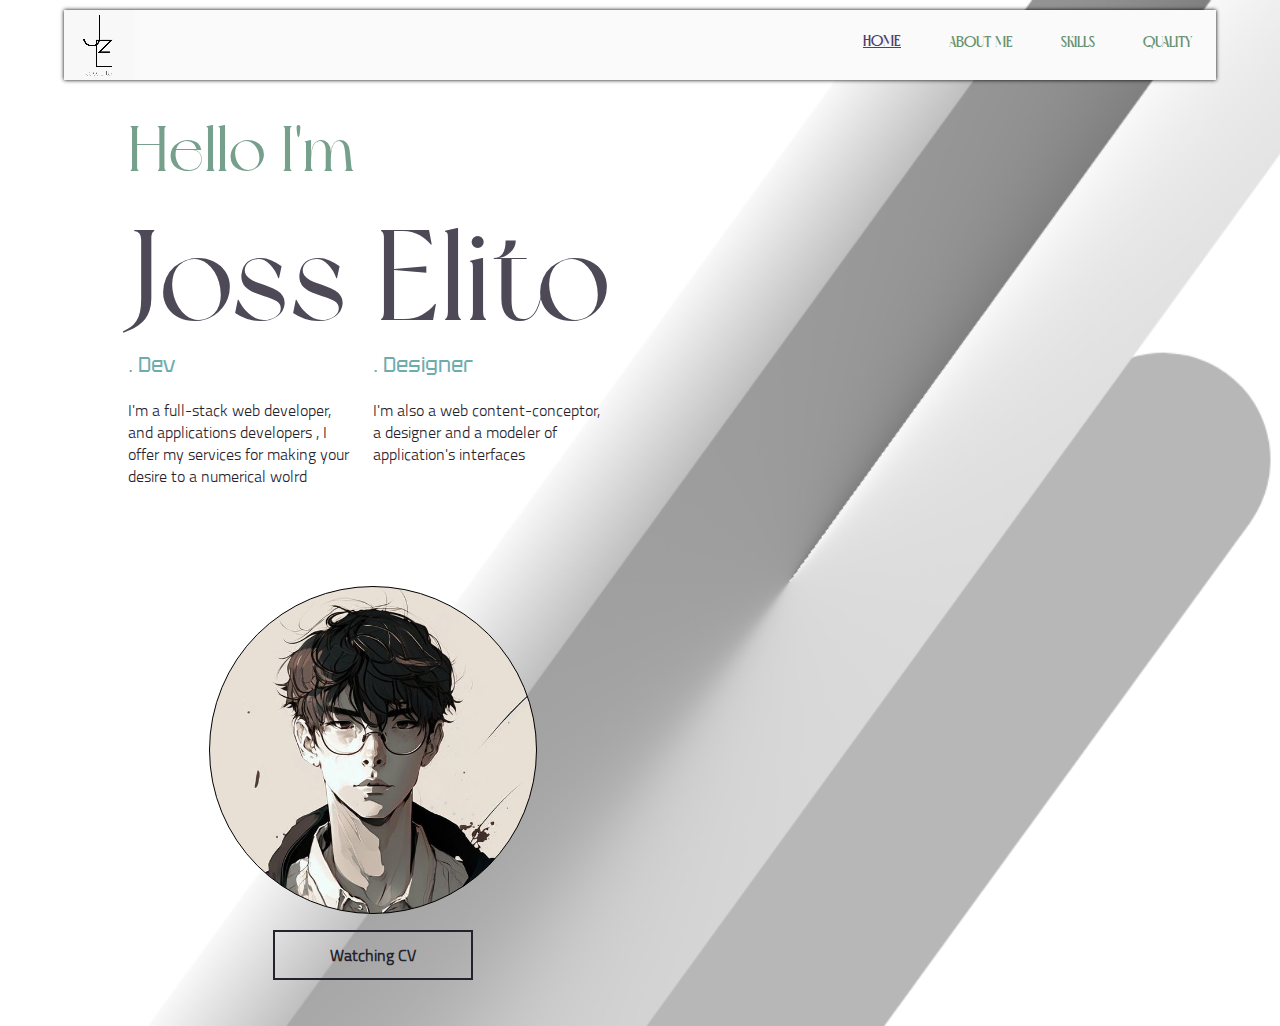
==== index.html @ e50b6c36 "first commit" ====
<!DOCTYPE html>
<html>
    <head>
      <link rel="stylesheet" href="background_styles.css">
      <link rel="stylesheet" href="style_index.css">
      <script src="script.js" defer></script>
      <title>Responsive Navbar</title>
    </head>
    <body>
    
      <nav class="navbar">
        <video id="background-video" class="brand-title" autoplay loop muted poster="e.png">
            <source src="e.mp4" type="video/mp4">
        </video>
        <a href="#" class="toggle-button">
          <span class="bar"></span>
          <span class="bar"></span>
          <span class="bar"></span>
        </a>
        <div class="navbar-links">
          <ul>
            <li><a class="active" href="#">HOME</a></li>
            <li><a href="#">ABOUT ME</a></li>
            <li><a href="#">SKILLS</a></li>
            <li><a href="#">QUALITY</a></li>
          </ul>
        </div>
      </nav>

    <div class="main-container">
        
        <div class="grid-item hello">Hello I'm            
            <p>
            <label for="name">
                Joss Elito
            </label>
            </p>
            <div class="desc-container">
                <div class="grid-item desc">
                    <p>. Dev</p>
                    I'm a full-stack web developer, and
                    applications developers , I offer my 
                    services for making your desire to a 
                    numerical wolrd
                </div>
                <div class="grid-item desc">
                    <p>. Designer</p>
                    I'm also a web content-conceptor, 
                    a designer and a modeler of application's interfaces
                </div>
            </div>
        </div>
        
        <div class="photo-container">
            <center>
                <div class="grid-item photo"></div>
                <p><button class="cv-watching">Watching CV</button></p>
            </center>
        </div>        
    </div>

    </body>
</html>
---- style_index.css ----
* {
    box-sizing: border-box;
}

body {
    margin: 0;
    padding: 0;
    width: 100%;
    height: 100%;
    background-size: cover;
    background-image: url('./1366.png');
    background-repeat: no-repeat;
}

.navbar {
    margin-top: 10px;
    margin-left: 5%;
    width: 90%;
    height: 70px;
    display: flex;
    position: relative;
    justify-content: space-between;
    align-items: center;
    background-color: #fafafa;
    color: rgb(24, 24, 24);
    box-shadow: 0px 0px 4px black;
}

.brand-title {
    position: relative;
    height: 100%;
    width:70px ;
    background-size: cover;
}

.navbar-links {
    height: 100%;
}

.navbar-links ul {
    display: flex;
    margin: 0;
    padding: 0;
}

.navbar-links li {
    list-style: none;
}

.navbar-links li a {
    display: block;
    text-decoration: none;
    color: #679273;
    margin: .5rem;
    padding: 1rem;
    transform: translateY(0px);
    transition-timing-function: ease-in-out;
    transition: .5s;
}

.navbar-links li a.active , .navbar-links li a:hover {
    text-decoration: underline;
    color: #523f6d;
    transform: translateY(-1px);
    transition-timing-function: ease-in-out;
    transition: .5s;
}

.toggle-button {
    position: absolute;
    top: .75rem;
    right: 1rem;
    display: none;
    flex-direction: column;
    justify-content: space-between;
    width: 30px;
    height: 21px;
}

.toggle-button .bar {
    height: 3px;
    width: 100%;
    background-color: #6E46A6;
    border-radius: 10px;
}

@media (max-width: 600px) {
    .navbar {
        flex-direction: column;
        align-items: flex-start;
    }

    .toggle-button {
        display: flex;
    }

    .navbar-links {
        display: none;
        width: 100%;
    }

    .navbar-links ul {
        width: 100%;
        flex-direction: column;
    }

    .navbar-links ul li {
        text-align: center;
        background-color: #fafafa;
    }


    .navbar-links ul li a {
        padding: .5rem 1rem;
        width: 100%;
    }

    .navbar-links.active {
        display: flex;
    }
}

@font-face {
    font-family: 'glossyregular';
    src: url('./font/glossy/glossy-webfont.woff2') format('woff2'),
         url('./font/glossy/glossy-webfont.woff') format('woff');
    font-weight: normal;
    font-style: normal;
}

@font-face {
    font-family: 'titillium_weblight';
    src: url('./font/titillunium/titilliumweb-light-webfont.woff2') format('woff2'),
         url('./font/titillunium/titilliumweb-light-webfont.woff') format('woff');
    font-weight: normal;
    font-style: normal;

}

@font-face {
    font-family: 'newyorkregular';
    src: url('./font/newYork/newyork_personal_use-webfont.woff2') format('woff2'),
         url('./font/newYork/newyork_personal_use-webfont.woff') format('woff');
    font-weight: normal;
    font-style: normal;

}

@font-face {
    font-family: 'tekturregular';
    src: url('./font/tektur/tektur-variablefont_wdthwght-webfont.woff2') format('woff2'),
         url('./font/tektur/tektur-variablefont_wdthwght-webfont.woff') format('woff');
    font-weight: normal;
    font-style: normal;

}

label {
    font-family: 'newyorkregular';
    font-size: 128px;
    margin-top: 10%;
    color: #4d4957;
}

.hello{
    font-family:'newyorkregular';
    height: auto;
    font-size: 64px;
    color: #77a08c;
}

.hello p{
    margin-top:10px;
}

ul li a{
    font-family: 'glossyregular';
}

.main-container{
    max-width: 1300px;
    width: 80%;
    margin: 30px auto;
    display:grid;
    grid-template-columns: repeat(auto-fill ,490px);
    grid-gap: 99px;
}

.photo{
    background-image: url('./00efff3b78a469e51c23775e5816b901.jpg');
    background-size: cover;
    width:328px;
    height:328px;
    border: solid 1px;
    border-radius: 100%;
    transform: rotateZ(-360deg) ;
    transition: .7s ease-in-out;
}

.photo:hover{
    box-shadow:0px 0px 20px rgb(56, 88, 63) ;
    transform: rotateZ(360deg) ;
    transition: .7s ease-in-out;
}

.photo-container button{
    padding: 12px 20px;
    min-width: 200px;
    font-size: medium;
    font-weight:bolder;
    background:none;
    border: solid 2px #25222b;
    color: #25222b;
    font-family: 'titillium_weblight';
    cursor: pointer;
    transition: color 0.4s linear;
    position: relative;
}

.photo-container button:hover{
    color: #e9e9e9;
}

.photo-container button::before{
    content: "";
    position: absolute;
    left: 0;
    top: 0;
    width: 100%;
    height: 100%;
    background-color: #25222b;
    transition: transform 0.5s;
    z-index: -1;
    transition-timing-function: cubic-bezier(0.5, 1.6, 0.4,0.7);
    transform-origin:0 0;
    transform: scaleX(0);
}

.photo-container button:hover::before{
    transform: scaleX(1);
}

.desc-container{
    display:grid;
    grid-template-columns: repeat(auto-fill ,235px);
    gap: 10px;
    margin-top:-80px ;
}

.desc{
    font-size: 16px;
    font-family: 'titillium_weblight';
    color: #25222b;
    max-width: 228px;
}

.desc p{
    font-family: 'tekturregular';
    font-size:21px;
    color: rgb(109, 172, 172);
}

.photos-container{
align-items: center;
}
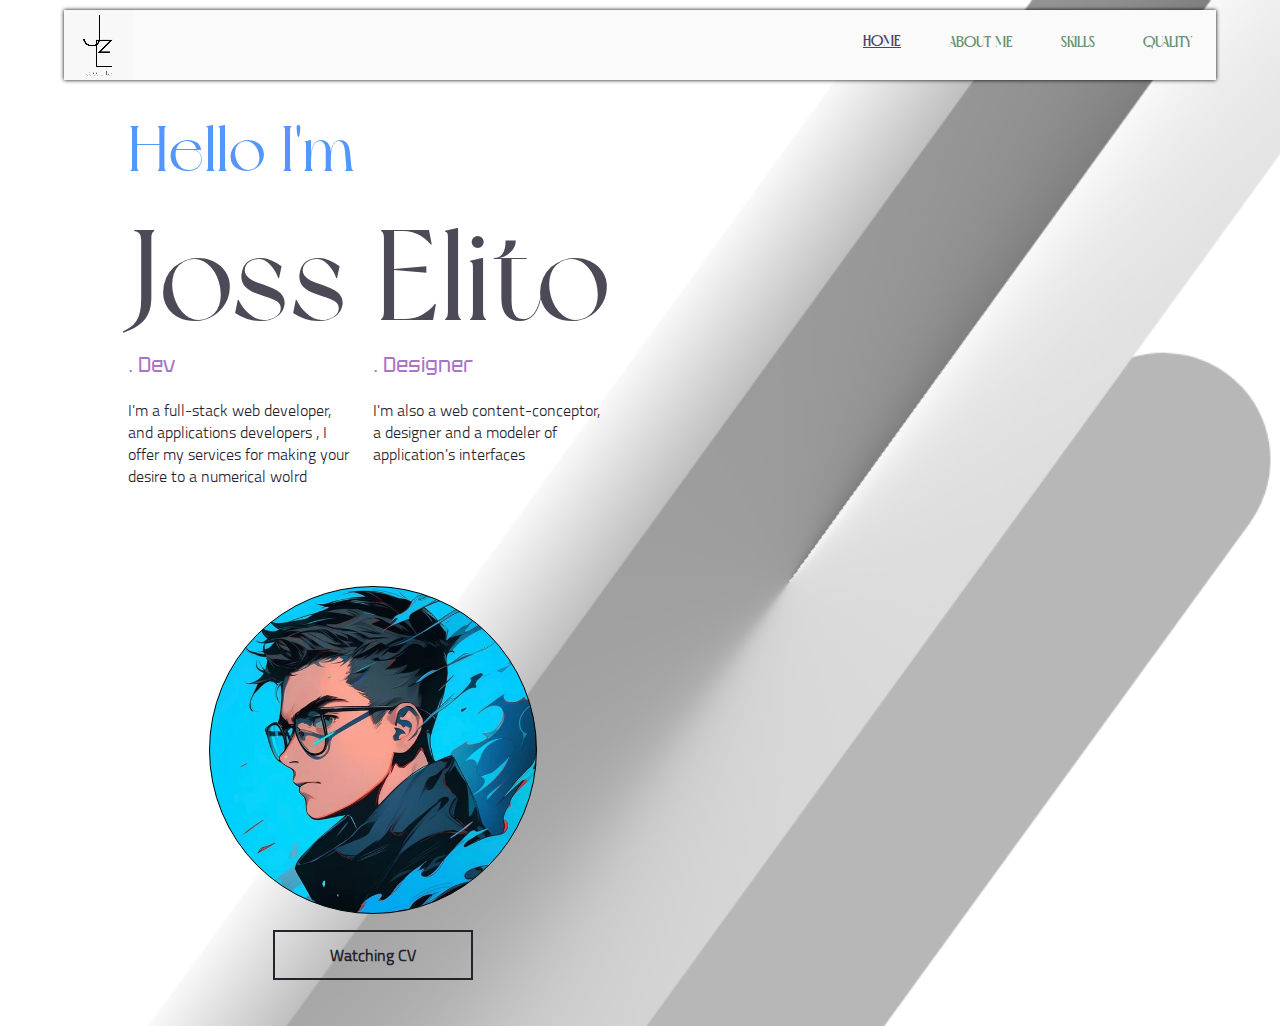
==== commit 1d720588: "adding personal properties" ====
--- a/index.html
+++ b/index.html
@@ -3,6 +3,7 @@
     <head>
       <link rel="stylesheet" href="background_styles.css">
       <link rel="stylesheet" href="style_index.css">
+      <link rel="stylesheet" href="navbar.css">
       <script src="script.js" defer></script>
       <title>Responsive Navbar</title>
     </head>
@@ -20,8 +21,8 @@
         <div class="navbar-links">
           <ul>
             <li><a class="active" href="#">HOME</a></li>
-            <li><a href="#">ABOUT ME</a></li>
-            <li><a href="#">SKILLS</a></li>
+            <li><a href="propos.html">ABOUT ME</a></li>
+            <li><a href="">SKILLS</a></li>
             <li><a href="#">QUALITY</a></li>
           </ul>
         </div>
--- a/style_index.css
+++ b/style_index.css
@@ -12,149 +12,6 @@
     background-repeat: no-repeat;
 }
 
-.navbar {
-    margin-top: 10px;
-    margin-left: 5%;
-    width: 90%;
-    height: 70px;
-    display: flex;
-    position: relative;
-    justify-content: space-between;
-    align-items: center;
-    background-color: #fafafa;
-    color: rgb(24, 24, 24);
-    box-shadow: 0px 0px 4px black;
-}
-
-.brand-title {
-    position: relative;
-    height: 100%;
-    width:70px ;
-    background-size: cover;
-}
-
-.navbar-links {
-    height: 100%;
-}
-
-.navbar-links ul {
-    display: flex;
-    margin: 0;
-    padding: 0;
-}
-
-.navbar-links li {
-    list-style: none;
-}
-
-.navbar-links li a {
-    display: block;
-    text-decoration: none;
-    color: #679273;
-    margin: .5rem;
-    padding: 1rem;
-    transform: translateY(0px);
-    transition-timing-function: ease-in-out;
-    transition: .5s;
-}
-
-.navbar-links li a.active , .navbar-links li a:hover {
-    text-decoration: underline;
-    color: #523f6d;
-    transform: translateY(-1px);
-    transition-timing-function: ease-in-out;
-    transition: .5s;
-}
-
-.toggle-button {
-    position: absolute;
-    top: .75rem;
-    right: 1rem;
-    display: none;
-    flex-direction: column;
-    justify-content: space-between;
-    width: 30px;
-    height: 21px;
-}
-
-.toggle-button .bar {
-    height: 3px;
-    width: 100%;
-    background-color: #6E46A6;
-    border-radius: 10px;
-}
-
-@media (max-width: 600px) {
-    .navbar {
-        flex-direction: column;
-        align-items: flex-start;
-    }
-
-    .toggle-button {
-        display: flex;
-    }
-
-    .navbar-links {
-        display: none;
-        width: 100%;
-    }
-
-    .navbar-links ul {
-        width: 100%;
-        flex-direction: column;
-    }
-
-    .navbar-links ul li {
-        text-align: center;
-        background-color: #fafafa;
-    }
-
-
-    .navbar-links ul li a {
-        padding: .5rem 1rem;
-        width: 100%;
-    }
-
-    .navbar-links.active {
-        display: flex;
-    }
-}
-
-@font-face {
-    font-family: 'glossyregular';
-    src: url('./font/glossy/glossy-webfont.woff2') format('woff2'),
-         url('./font/glossy/glossy-webfont.woff') format('woff');
-    font-weight: normal;
-    font-style: normal;
-}
-
-@font-face {
-    font-family: 'titillium_weblight';
-    src: url('./font/titillunium/titilliumweb-light-webfont.woff2') format('woff2'),
-         url('./font/titillunium/titilliumweb-light-webfont.woff') format('woff');
-    font-weight: normal;
-    font-style: normal;
-
-}
-
-@font-face {
-    font-family: 'newyorkregular';
-    src: url('./font/newYork/newyork_personal_use-webfont.woff2') format('woff2'),
-         url('./font/newYork/newyork_personal_use-webfont.woff') format('woff');
-    font-weight: normal;
-    font-style: normal;
-
-}
-
-@font-face {
-    font-family: 'tekturregular';
-    src: url('./font/tektur/tektur-variablefont_wdthwght-webfont.woff2') format('woff2'),
-         url('./font/tektur/tektur-variablefont_wdthwght-webfont.woff') format('woff');
-    font-weight: normal;
-    font-style: normal;
-
-}
-
 label {
     font-family: 'newyorkregular';
     font-size: 128px;
@@ -166,15 +23,11 @@
     font-family:'newyorkregular';
     height: auto;
     font-size: 64px;
-    color: #77a08c;
+    color: rgb(84, 151, 252);
 }
 
 .hello p{
     margin-top:10px;
-}
-
-ul li a{
-    font-family: 'glossyregular';
 }
 
 .main-container{
@@ -187,7 +40,7 @@
 }
 
 .photo{
-    background-image: url('./00efff3b78a469e51c23775e5816b901.jpg');
+    background-image: url('./122fde40e8de28359d7fa0f341fb212d.jpg');
     background-size: cover;
     width:328px;
     height:328px;
@@ -257,7 +110,7 @@
 .desc p{
     font-family: 'tekturregular';
     font-size:21px;
-    color: rgb(109, 172, 172);
+    color: rgb(168, 116, 197);
 }
 
 .photos-container{
--- a/navbar.css
+++ b/navbar.css
@@ -0,0 +1,159 @@
+* {
+    box-sizing: border-box;
+}
+
+.navbar {
+    margin-top: 10px;
+    margin-left: 5%;
+    width: 90%;
+    height: 70px;
+    display: flex;
+    position: relative;
+    justify-content: space-between;
+    align-items: center;
+    background-color: #fafafa;
+    color: rgb(24, 24, 24);
+    box-shadow: 0px 0px 4px black;
+}
+
+.brand-title {
+    position: relative;
+    height: 100%;
+    width:70px ;
+    background-size: cover;
+}
+
+.navbar-links {
+    height: 100%;
+}
+
+.navbar-links ul {
+    display: flex;
+    margin: 0;
+    padding: 0;
+}
+
+.navbar-links li {
+    list-style: none;
+}
+
+.navbar-links li a {
+    display: block;
+    text-decoration: none;
+    color: #679273;
+    margin: .5rem;
+    padding: 1rem;
+    transform: translateY(0px);
+    transition-timing-function: ease-in-out;
+    transition: .5s;
+}
+
+.navbar-links li a.active , .navbar-links li a:hover {
+    text-decoration: underline;
+    color: #523f6d;
+    transform: translateY(-1px);
+    transition-timing-function: ease-in-out;
+    transition: .5s;
+}
+
+.toggle-button {
+    position: absolute;
+    top: .75rem;
+    right: 1rem;
+    display: none;
+    flex-direction: column;
+    justify-content: space-between;
+    width: 30px;
+    height: 21px;
+}
+
+.toggle-button .bar {
+    height: 3px;
+    width: 100%;
+    background-color: #6E46A6;
+    border-radius: 10px;
+}
+
+@media (max-width: 600px) {
+    .navbar {
+        flex-direction: column;
+        align-items: flex-start;
+    }
+
+    .toggle-button {
+        display: flex;
+    }
+
+    .navbar-links {
+        display: none;
+        width: 100%;
+    }
+
+    .navbar-links ul {
+        width: 100%;
+        flex-direction: column;
+    }
+
+    .navbar-links ul li {
+        text-align: center;
+        background-color: #fafafa;
+    }
+
+
+    .navbar-links ul li a {
+        padding: .5rem 1rem;
+        width: 100%;
+    }
+
+    .navbar-links.active {
+        display: flex;
+    }
+}
+
+@font-face {
+    font-family: 'glossyregular';
+    src: url('./font/glossy/glossy-webfont.woff2') format('woff2'),
+         url('./font/glossy/glossy-webfont.woff') format('woff');
+    font-weight: normal;
+    font-style: normal;
+}
+
+@font-face {
+    font-family: 'titillium_weblight';
+    src: url('./font/titillunium/titilliumweb-light-webfont.woff2') format('woff2'),
+         url('./font/titillunium/titilliumweb-light-webfont.woff') format('woff');
+    font-weight: normal;
+    font-style: normal;
+
+}
+
+@font-face {
+    font-family: 'newyorkregular';
+    src: url('./font/newYork/newyork_personal_use-webfont.woff2') format('woff2'),
+         url('./font/newYork/newyork_personal_use-webfont.woff') format('woff');
+    font-weight: normal;
+    font-style: normal;
+
+}
+
+@font-face {
+    font-family: 'tekturregular';
+    src: url('./font/tektur/tektur-variablefont_wdthwght-webfont.woff2') format('woff2'),
+         url('./font/tektur/tektur-variablefont_wdthwght-webfont.woff') format('woff');
+    font-weight: normal;
+    font-style: normal;
+
+}
+
+@font-face {
+    font-family: 'astonpolizregular';
+    src: url('./font/astonpoliz/astonpoliz-webfont.woff2') format('woff2'),
+         url('./font/astonpoliz/astonpoliz-webfont.woff') format('woff');
+    font-weight: normal;
+    font-style: normal;
+
+}
+
+ul li a{
+    font-family: 'glossyregular';
+}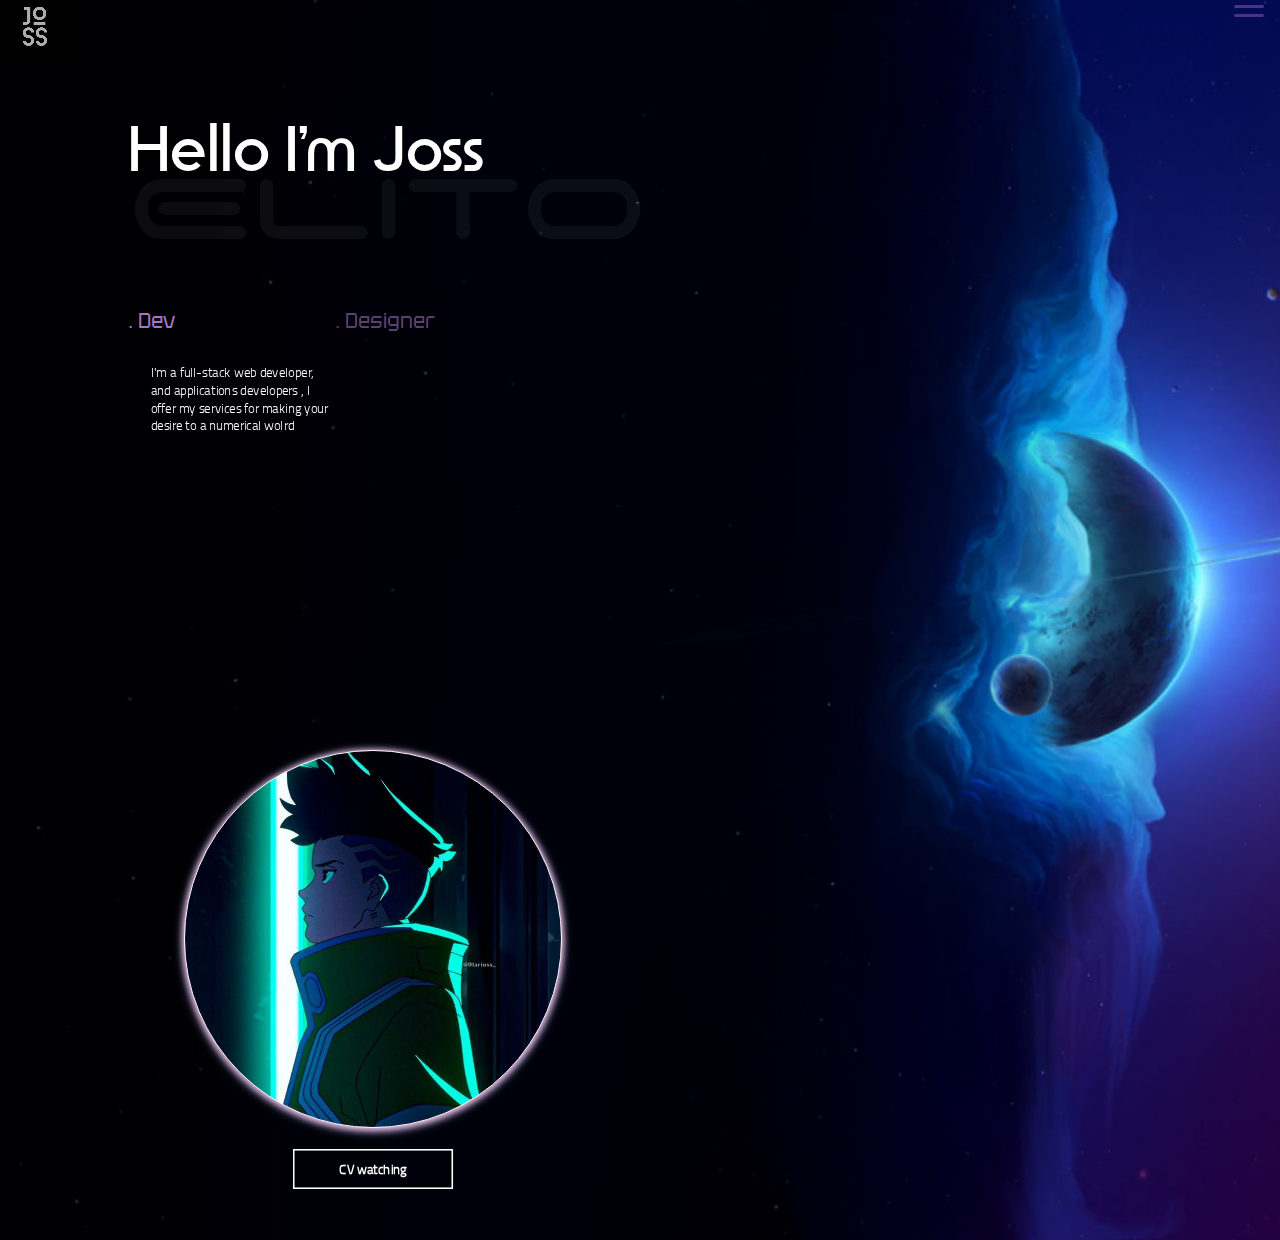
==== commit af166103: "finalization firt page" ====
--- a/index.html
+++ b/index.html
@@ -5,13 +5,15 @@
       <link rel="stylesheet" href="style_index.css">
       <link rel="stylesheet" href="navbar.css">
       <script src="script.js" defer></script>
-      <title>Responsive Navbar</title>
+      <script src="./animation.js" defer></script>
+      <script src="https://cdnjs.cloudflare.com/ajax/libs/gsap/3.5.1/gsap.min.js"></script>
+      <title>Joss Elito</title>
     </head>
     <body>
     
       <nav class="navbar">
         <video id="background-video" class="brand-title" autoplay loop muted poster="e.png">
-            <source src="e.mp4" type="video/mp4">
+            <source src="./eb.mp4" type="video/mp4">
         </video>
         <a href="#" class="toggle-button">
           <span class="bar"></span>
@@ -22,7 +24,7 @@
           <ul>
             <li><a class="active" href="#">HOME</a></li>
             <li><a href="propos.html">ABOUT ME</a></li>
-            <li><a href="">SKILLS</a></li>
+            <li><a href="skills.html">SKILLS</a></li>
             <li><a href="#">QUALITY</a></li>
           </ul>
         </div>
@@ -30,35 +32,50 @@
 
     <div class="main-container">
         
-        <div class="grid-item hello">Hello I'm            
+        <div class="grid-item hello">Hello I'm Joss           
             <p>
             <label for="name">
-                Joss Elito
+                Elito
             </label>
             </p>
             <div class="desc-container">
                 <div class="grid-item desc">
-                    <p>. Dev</p>
-                    I'm a full-stack web developer, and
-                    applications developers , I offer my 
-                    services for making your desire to a 
-                    numerical wolrd
+                    <p class="pets">. Dev</p>
+                    <p class="sentence">
+                      I'm a full-stack web developer, and
+                      applications developers , I offer my 
+                      services for making your desire to a 
+                      numerical wolrd
+                    </p>
                 </div>
                 <div class="grid-item desc">
-                    <p>. Designer</p>
-                    I'm also a web content-conceptor, 
-                    a designer and a modeler of application's interfaces
+                    <p class="pets">. Designer</p>
+                    <p class="sentence">
+                      I'm also a web content-conceptor, 
+                      a designer and a modeler of application's interfaces
+                    </p>
                 </div>
             </div>
+        
+        <div class="icon-container">
+          <ul class="icon-list">
+            <li class="icon"><img src="./icon/icons8-github-64 (1).png" alt="" srcset=""></li>
+            <li class="icon"><img src="./icon/icons8-linkedin-64 (1).png" alt=""></li>
+            <li class="icon"><img src="icon/icons8-insta-64 (1).png" alt="" srcset=""></li>
+            <li class="icon"><img src="./icon/icons8-facebook-64 (1).png" alt="" srcset=""></li>
+          </ul>
         </div>
+
+      </div>
         
         <div class="photo-container">
             <center>
-                <div class="grid-item photo"></div>
-                <p><button class="cv-watching">Watching CV</button></p>
+                <div class="grid-item photo pets"></div>
+                <p><button class="cv-watching">CV watching</button></p>
             </center>
         </div>        
     </div>
 
     </body>
+    
 </html>--- a/style_index.css
+++ b/style_index.css
@@ -7,23 +7,26 @@
     padding: 0;
     width: 100%;
     height: 100%;
+    position: relative;
+    overflow-x: hidden;
     background-size: cover;
-    background-image: url('./1366.png');
+    background-image: url('./wallpaperflare.com_wallpaper\ \(8\).jpg');
     background-repeat: no-repeat;
 }
 
 label {
-    font-family: 'newyorkregular';
-    font-size: 128px;
+    font-family: 'space_ageregular';
+    font-size: 138px;
+    font-weight:100;
+    position: relative;
     margin-top: 10%;
-    color: #4d4957;
 }
 
 .hello{
-    font-family:'newyorkregular';
+    font-family: 'astonpolizregular';
     height: auto;
     font-size: 64px;
-    color: rgb(84, 151, 252);
+    color: white;
 }
 
 .hello p{
@@ -40,18 +43,24 @@
 }
 
 .photo{
-    background-image: url('./122fde40e8de28359d7fa0f341fb212d.jpg');
+    background-image: url('./be9869922abe64a30e36452f8846a891.jpg');
     background-size: cover;
-    width:328px;
-    height:328px;
-    border: solid 1px;
+    width:378px;
+    opacity: 1;
+    height:378px;
+    animation: blink 2s infinite alternate;
+    border: solid 1px rgb(255, 245, 249)  ;
+    filter: 
+    drop-shadow(0 0.15vw 0.30vw rgb(253, 188, 199))
+    drop-shadow(0 0.15vw 0.30vw rgb(183, 182, 255))
+    ;
     border-radius: 100%;
+    position: relative;
     transform: rotateZ(-360deg) ;
     transition: .7s ease-in-out;
 }
 
 .photo:hover{
-    box-shadow:0px 0px 20px rgb(56, 88, 63) ;
     transform: rotateZ(360deg) ;
     transition: .7s ease-in-out;
 }
@@ -62,8 +71,8 @@
     font-size: medium;
     font-weight:bolder;
     background:none;
-    border: solid 2px #25222b;
-    color: #25222b;
+    border: solid 2px white;
+    color:  white;
     font-family: 'titillium_weblight';
     cursor: pointer;
     transition: color 0.4s linear;
@@ -71,7 +80,7 @@
 }
 
 .photo-container button:hover{
-    color: #e9e9e9;
+    color: #2d1757;
 }
 
 .photo-container button::before{
@@ -81,7 +90,7 @@
     top: 0;
     width: 100%;
     height: 100%;
-    background-color: #25222b;
+    background-color: white;
     transition: transform 0.5s;
     z-index: -1;
     transition-timing-function: cubic-bezier(0.5, 1.6, 0.4,0.7);
@@ -94,25 +103,65 @@
 }
 
 .desc-container{
+    position: inherit;
     display:grid;
     grid-template-columns: repeat(auto-fill ,235px);
-    gap: 10px;
+    grid-gap: 17px;
     margin-top:-80px ;
 }
 
-.desc{
+.sentence{
     font-size: 16px;
     font-family: 'titillium_weblight';
-    color: #25222b;
+    color: white;
     max-width: 228px;
 }
 
-.desc p{
+.pets{
     font-family: 'tekturregular';
     font-size:21px;
     color: rgb(168, 116, 197);
 }
 
 .photos-container{
+    position: relative;
 align-items: center;
-}+}
+
+.icon-list{
+    display: flex;
+    list-style: none;
+    text-decoration: none;
+    justify-content: space-around;
+    width: 100%;
+    padding-inline-start: 0px;
+}
+
+.icon-list img{
+    width: 32px;
+    height: 32px;
+    transition: .3s;
+    position: relative;
+}
+
+.icon-list img:hover{
+    transition: .3s;
+    transform: scale(1.2);
+}
+
+@keyframes blink {
+    0% ,18%,22% ,25% ,53% ,60% , 75%,100%{
+        filter: 
+        drop-shadow(0 0.15vw 0.30vw rgb(253, 188, 199))
+        drop-shadow(0 0.15vw 0.30vw rgb(183, 182, 255))
+        ;
+    }
+    
+    10% ,14%,80%,82% {
+        filter: none;
+    }
+}
+
+.desc-container p{
+    position: relative;
+}
--- a/navbar.css
+++ b/navbar.css
@@ -3,17 +3,14 @@
 }
 
 .navbar {
-    margin-top: 10px;
-    margin-left: 5%;
-    width: 90%;
-    height: 70px;
+    height: 10vh;
     display: flex;
     position: relative;
     justify-content: space-between;
     align-items: center;
-    background-color: #fafafa;
+    /* background-color: #1E1513; */
     color: rgb(24, 24, 24);
-    box-shadow: 0px 0px 4px black;
+    /* box-shadow: 0px 0px 4px rgb(233, 200, 200); */
 }
 
 .brand-title {
@@ -25,6 +22,9 @@
 
 .navbar-links {
     height: 100%;
+    width: 50%;
+    display: flex;
+    justify-content: space-around;
 }
 
 .navbar-links ul {
@@ -40,7 +40,7 @@
 .navbar-links li a {
     display: block;
     text-decoration: none;
-    color: #679273;
+    color: #fdd5d5;
     margin: .5rem;
     padding: 1rem;
     transform: translateY(0px);
@@ -74,7 +74,7 @@
     border-radius: 10px;
 }
 
-@media (max-width: 600px) {
+@media screen and (max-width: 1300px) {
     .navbar {
         flex-direction: column;
         align-items: flex-start;
@@ -96,7 +96,7 @@
 
     .navbar-links ul li {
         text-align: center;
-        background-color: #fafafa;
+        background-color: #000000;
     }
 
 
@@ -110,27 +110,11 @@
     }
 }
 
-@font-face {
-    font-family: 'glossyregular';
-    src: url('./font/glossy/glossy-webfont.woff2') format('woff2'),
-         url('./font/glossy/glossy-webfont.woff') format('woff');
-    font-weight: normal;
-    font-style: normal;
-}
 
 @font-face {
     font-family: 'titillium_weblight';
     src: url('./font/titillunium/titilliumweb-light-webfont.woff2') format('woff2'),
          url('./font/titillunium/titilliumweb-light-webfont.woff') format('woff');
-    font-weight: normal;
-    font-style: normal;
-
-}
-
-@font-face {
-    font-family: 'newyorkregular';
-    src: url('./font/newYork/newyork_personal_use-webfont.woff2') format('woff2'),
-         url('./font/newYork/newyork_personal_use-webfont.woff') format('woff');
     font-weight: normal;
     font-style: normal;
 
@@ -154,6 +138,24 @@
 
 }
 
+@font-face {
+    font-family: 'space_ageregular';
+    src: url('./font/space/space_age-webfont.woff2') format('woff2'),
+         url('./font/space/space_age-webfont.woff') format('woff');
+    font-weight: normal;
+    font-style: normal;
+
+}
+
+@font-face {
+    font-family: 'nebularegular';
+    src: url('./font/nebula/nebula-regular-webfont.woff2') format('woff2'),
+         url('./font/nebula/nebula-regular-webfont.woff') format('woff');
+    font-weight: normal;
+    font-style: normal;
+
+}
+
 ul li a{
-    font-family: 'glossyregular';
+    font-family: 'nebularegular';
 }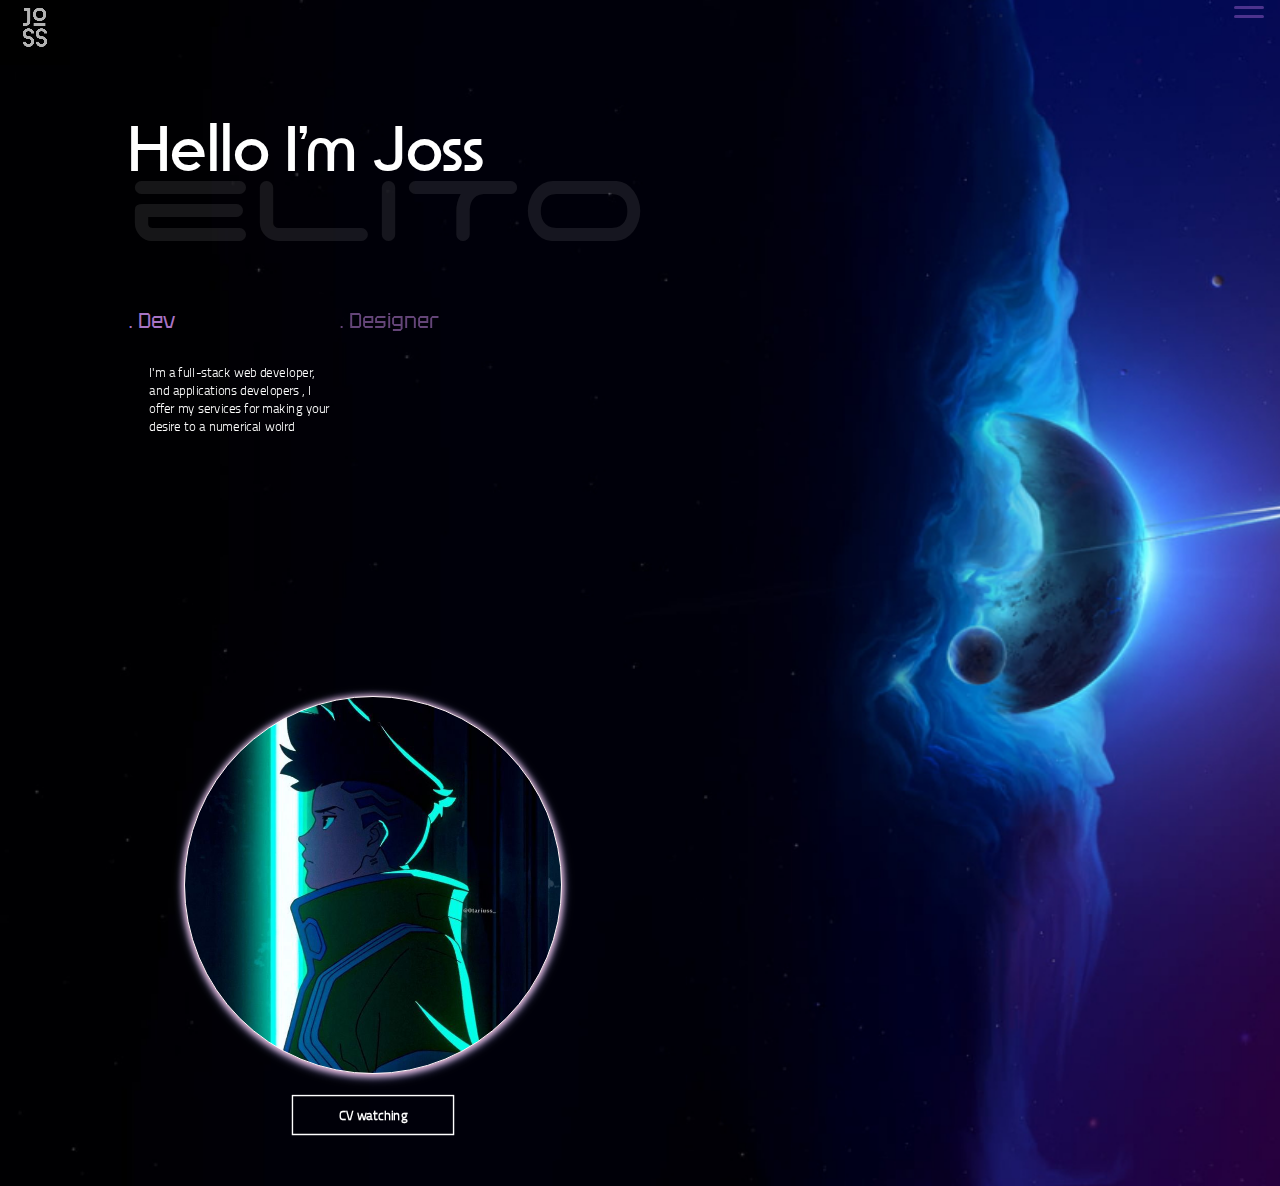
==== commit 36751fdd: "finalize about content" ====
--- a/index.html
+++ b/index.html
@@ -5,7 +5,7 @@
       <link rel="stylesheet" href="style_index.css">
       <link rel="stylesheet" href="navbar.css">
       <script src="script.js" defer></script>
-      <script src="./animation.js" defer></script>
+      <script src="./IndexAnimation.js" defer></script>
       <script src="https://cdnjs.cloudflare.com/ajax/libs/gsap/3.5.1/gsap.min.js"></script>
       <title>Joss Elito</title>
     </head>
@@ -35,7 +35,7 @@
         <div class="grid-item hello">Hello I'm Joss           
             <p>
             <label for="name">
-                Elito
+                eLITO
             </label>
             </p>
             <div class="desc-container">
--- a/style_index.css
+++ b/style_index.css
@@ -129,6 +129,7 @@
 }
 
 .icon-list{
+    margin-top: 10px;
     display: flex;
     list-style: none;
     text-decoration: none;
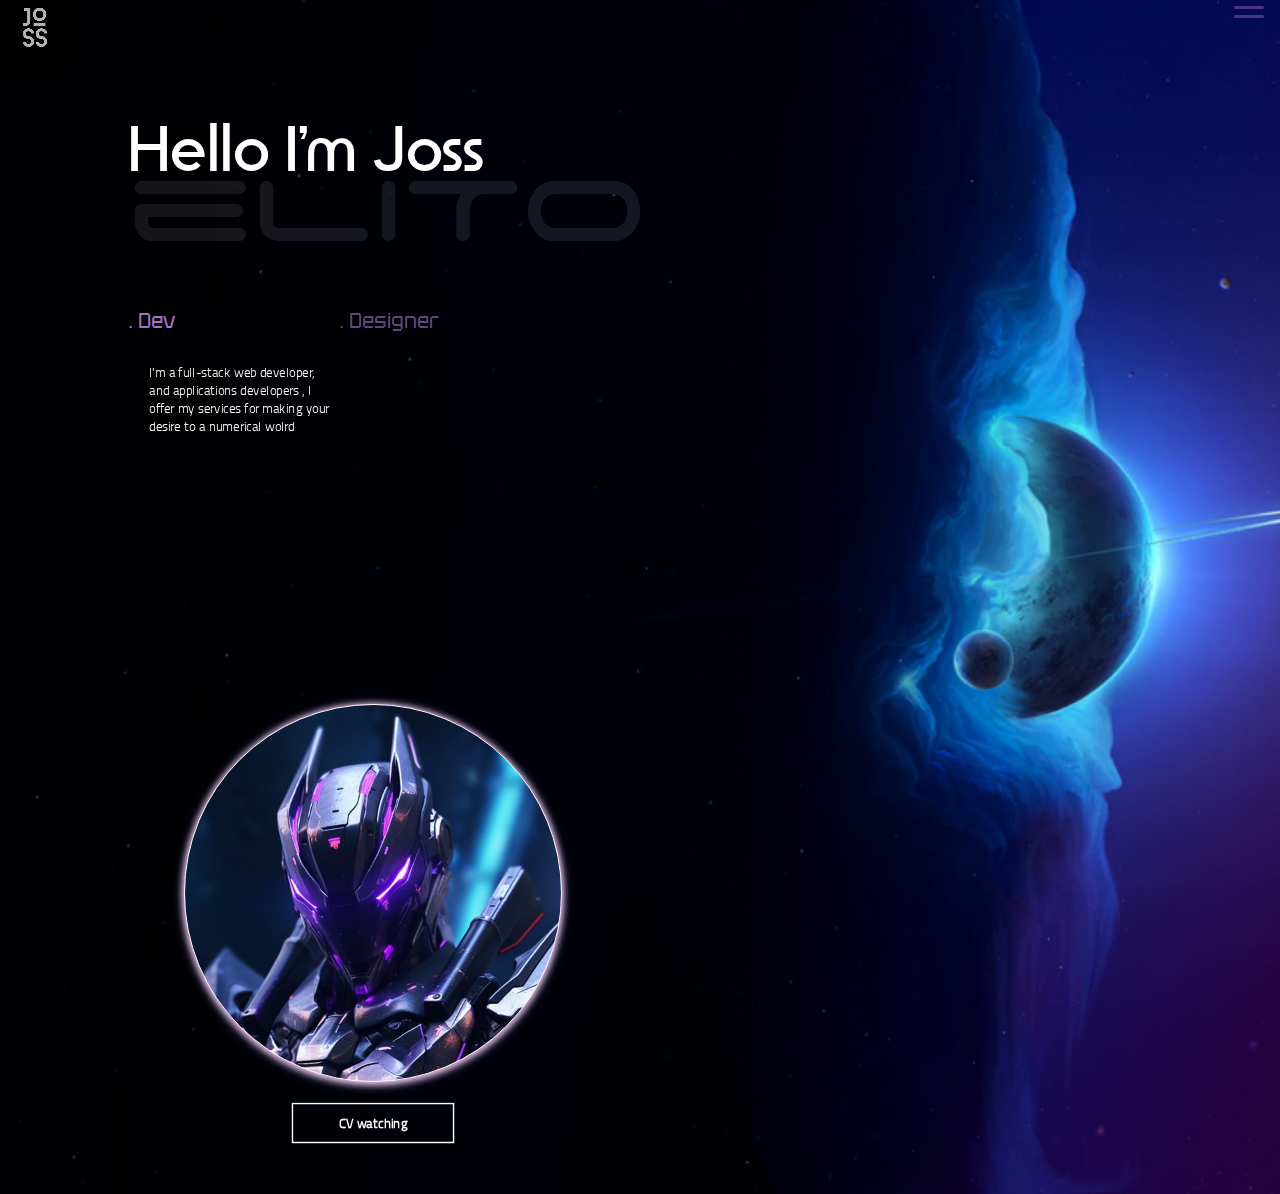
==== commit bb7bb5e1: "before-last commit" ====
--- a/index.html
+++ b/index.html
@@ -2,10 +2,10 @@
 <html>
     <head>
       <link rel="stylesheet" href="background_styles.css">
-      <link rel="stylesheet" href="style_index.css">
-      <link rel="stylesheet" href="navbar.css">
-      <script src="script.js" defer></script>
-      <script src="./IndexAnimation.js" defer></script>
+      <link rel="stylesheet" href="./css/style_index.css">
+      <link rel="stylesheet" href="./css/navbar.css">
+      <script src="./JS/script.js" defer></script>
+      <script src="./JS/IndexAnimation.js" defer></script>
       <script src="https://cdnjs.cloudflare.com/ajax/libs/gsap/3.5.1/gsap.min.js"></script>
       <title>Joss Elito</title>
     </head>
@@ -25,7 +25,6 @@
             <li><a class="active" href="#">HOME</a></li>
             <li><a href="propos.html">ABOUT ME</a></li>
             <li><a href="skills.html">SKILLS</a></li>
-            <li><a href="#">QUALITY</a></li>
           </ul>
         </div>
       </nav>
@@ -59,10 +58,14 @@
         
         <div class="icon-container">
           <ul class="icon-list">
-            <li class="icon"><img src="./icon/icons8-github-64 (1).png" alt="" srcset=""></li>
-            <li class="icon"><img src="./icon/icons8-linkedin-64 (1).png" alt=""></li>
-            <li class="icon"><img src="icon/icons8-insta-64 (1).png" alt="" srcset=""></li>
-            <li class="icon"><img src="./icon/icons8-facebook-64 (1).png" alt="" srcset=""></li>
+            <li class="icon">
+              <a href="https://github.com/JossElito179"><img src="./icon/icons8-github-64 (1).png" alt="" srcset=""></a></li>
+            <li class="icon">
+              <a href="https://www.linkedin.com/in/elito-joss-64203b26a/"><img src="./icon/icons8-linkedin-64 (1).png" alt=""></a></li>
+            <li class="icon">
+              <a href="https://www.instagram.com/joss.elito/"><img src="icon/icons8-insta-64 (1).png" alt="" srcset=""></a></li>
+            <li class="icon">
+              <a href="https://www.facebook.com/profile.php?id=100009539590697"><img src="./icon/icons8-facebook-64 (1).png" alt="" srcset=""></a></li>
           </ul>
         </div>
 
@@ -71,7 +74,7 @@
         <div class="photo-container">
             <center>
                 <div class="grid-item photo pets"></div>
-                <p><button class="cv-watching">CV watching</button></p>
+                <p><a href="cv.html"><button class="cv-watching">CV watching</button></a></p>
             </center>
         </div>        
     </div>
--- a/css/style_index.css
+++ b/css/style_index.css
@@ -0,0 +1,168 @@
+* {
+    box-sizing: border-box;
+}
+
+body {
+    margin: 0;
+    padding: 0;
+    width: 100%;
+    height: 100%;
+    position: relative;
+    overflow-x: hidden;
+    background-size: cover;
+    background-image: url('../img/wallpaperflare.com_wallpaper\ \(8\).jpg');
+    background-repeat: no-repeat;
+}
+
+label {
+    font-family: 'space_ageregular';
+    font-size: 138px;
+    font-weight:100;
+    position: relative;
+    margin-top: 10%;
+}
+
+.hello{
+    font-family: 'astonpolizregular';
+    height: auto;
+    font-size: 64px;
+    color: white;
+}
+
+.hello p{
+    margin-top:10px;
+}
+
+.main-container{
+    max-width: 1300px;
+    width: 80%;
+    margin: 30px auto;
+    display:grid;
+    grid-template-columns: repeat(auto-fill ,490px);
+    grid-gap: 99px;
+}
+
+.photo{
+    background-image: url('../img/87e5310350808c6bcd2756f9299a14a3.jpg');
+    background-size: cover;
+    width:378px;
+    opacity: 1;
+    height:378px;
+    animation: blink 2s infinite alternate;
+    border: solid 1px rgb(255, 245, 249)  ;
+    filter: 
+    drop-shadow(0 0.15vw 0.30vw rgb(253, 188, 199))
+    drop-shadow(0 0.15vw 0.30vw rgb(183, 182, 255))
+    ;
+    border-radius: 100%;
+    position: relative;
+    transform: rotateZ(-360deg) ;
+    transition: .7s ease-in-out;
+}
+
+.photo:hover{
+    transform: rotateZ(360deg) ;
+    transition: .7s ease-in-out;
+}
+
+.photo-container button{
+    padding: 12px 20px;
+    min-width: 200px;
+    font-size: medium;
+    font-weight:bolder;
+    background:none;
+    border: solid 2px white;
+    color:  white;
+    font-family: 'titillium_weblight';
+    cursor: pointer;
+    transition: color 0.4s linear;
+    position: relative;
+}
+
+.photo-container button:hover{
+    color: #2d1757;
+}
+
+.photo-container button::before{
+    content: "";
+    position: absolute;
+    left: 0;
+    top: 0;
+    width: 100%;
+    height: 100%;
+    background-color: white;
+    transition: transform 0.5s;
+    z-index: -1;
+    transition-timing-function: cubic-bezier(0.5, 1.6, 0.4,0.7);
+    transform-origin:0 0;
+    transform: scaleX(0);
+}
+
+.photo-container button:hover::before{
+    transform: scaleX(1);
+}
+
+.desc-container{
+    position: inherit;
+    display:grid;
+    grid-template-columns: repeat(auto-fill ,235px);
+    grid-gap: 17px;
+    margin-top:-80px ;
+}
+
+.sentence{
+    font-size: 16px;
+    font-family: 'titillium_weblight';
+    color: white;
+    max-width: 228px;
+}
+
+.pets{
+    font-family: 'tekturregular';
+    font-size:21px;
+    color: rgb(168, 116, 197);
+}
+
+.photos-container{
+    position: relative;
+align-items: center;
+}
+
+.icon-list{
+    margin-top: 10px;
+    display: flex;
+    list-style: none;
+    text-decoration: none;
+    justify-content: space-around;
+    width: 100%;
+    padding-inline-start: 0px;
+}
+
+.icon-list img{
+    width: 32px;
+    height: 32px;
+    transition: .3s;
+    position: relative;
+}
+
+.icon-list img:hover{
+    transition: .3s;
+    transform: scale(1.2);
+}
+
+@keyframes blink {
+    0% ,18%,22% ,25% ,53% ,60% , 75%,100%{
+        filter: 
+        drop-shadow(0 0.15vw 0.30vw rgb(253, 188, 199))
+        drop-shadow(0 0.15vw 0.30vw rgb(183, 182, 255))
+        ;
+    }
+    
+    10% ,14%,80%,82% {
+        filter: none;
+    }
+}
+
+.desc-container p{
+    position: relative;
+}
--- a/css/navbar.css
+++ b/css/navbar.css
@@ -0,0 +1,163 @@
+* {
+    box-sizing: border-box;
+}
+
+.navbar {
+    height: 10vh;
+    display: flex;
+    position: relative;
+    justify-content: space-between;
+    align-items: center;
+    /* background-color: #1E1513; */
+    color: rgb(24, 24, 24);
+    /* box-shadow: 0px 0px 4px rgb(233, 200, 200); */
+}
+
+.brand-title {
+    position: relative;
+    height: 100%;
+    width:70px ;
+    background-size: cover;
+}
+
+.navbar-links {
+    height: 100%;
+    width: 50%;
+    display: flex;
+    justify-content: space-around;
+}
+
+.navbar-links ul {
+    display: flex;
+    margin: 0;
+    padding: 0;
+}
+
+.navbar-links li {
+    list-style: none;
+}
+
+.navbar-links li a {
+    display: block;
+    text-decoration: none;
+    color: #fdd5d5;
+    margin: .5rem;
+    padding: 1rem;
+    transform: translateY(0px);
+    transition-timing-function: ease-in-out;
+    transition: .5s;
+}
+
+.navbar-links li a.active , .navbar-links li a:hover {
+    text-decoration: underline;
+    color: #523f6d;
+    transform: translateY(-1px);
+    transition-timing-function: ease-in-out;
+    transition: .5s;
+}
+
+.toggle-button {
+    position: absolute;
+    top: .75rem;
+    right: 1rem;
+    display: none;
+    flex-direction: column;
+    justify-content: space-between;
+    width: 30px;
+    height: 21px;
+}
+
+.toggle-button .bar {
+    height: 3px;
+    width: 100%;
+    background-color: #6E46A6;
+    border-radius: 10px;
+}
+
+@media screen and (max-width: 1300px) {
+    .navbar {
+        flex-direction: column;
+        align-items: flex-start;
+        position: relative;
+    }
+
+    .toggle-button {
+        display: flex;
+    }
+
+    .navbar-links {
+        display: none;
+        width: 100%;
+    }
+
+    .navbar-links ul {
+        width: 100%;
+        flex-direction: column;
+    }
+
+    .navbar-links ul li {
+        position: relative;
+        text-align: center;
+        background-color: #000000;
+    }
+
+
+    .navbar-links ul li a {
+        padding: .5rem 1rem;
+        width: 100%;
+    }
+
+    .navbar-links.active {
+        display: flex;
+    }
+}
+
+
+@font-face {
+    font-family: 'titillium_weblight';
+    src: url('../font/titillunium/titilliumweb-light-webfont.woff2') format('woff2'),
+         url('../font/titillunium/titilliumweb-light-webfont.woff') format('woff');
+    font-weight: normal;
+    font-style: normal;
+
+}
+
+@font-face {
+    font-family: 'tekturregular';
+    src: url('../font/tektur/tektur-variablefont_wdthwght-webfont.woff2') format('woff2'),
+         url('../font/tektur/tektur-variablefont_wdthwght-webfont.woff') format('woff');
+    font-weight: normal;
+    font-style: normal;
+
+}
+
+@font-face {
+    font-family: 'astonpolizregular';
+    src: url('../font/astonpoliz/astonpoliz-webfont.woff2') format('woff2'),
+         url('../font/astonpoliz/astonpoliz-webfont.woff') format('woff');
+    font-weight: normal;
+    font-style: normal;
+
+}
+
+@font-face {
+    font-family: 'space_ageregular';
+    src: url('../font/space/space_age-webfont.woff2') format('woff2'),
+         url('../font/space/space_age-webfont.woff') format('woff');
+    font-weight: normal;
+    font-style: normal;
+
+}
+
+@font-face {
+    font-family: 'nebularegular';
+    src: url('../font/nebula/nebula-regular-webfont.woff2') format('woff2'),
+         url('../font/nebula/nebula-regular-webfont.woff') format('woff');
+    font-weight: normal;
+    font-style: normal;
+
+}
+
+ul li a{
+    font-family: 'nebularegular';
+}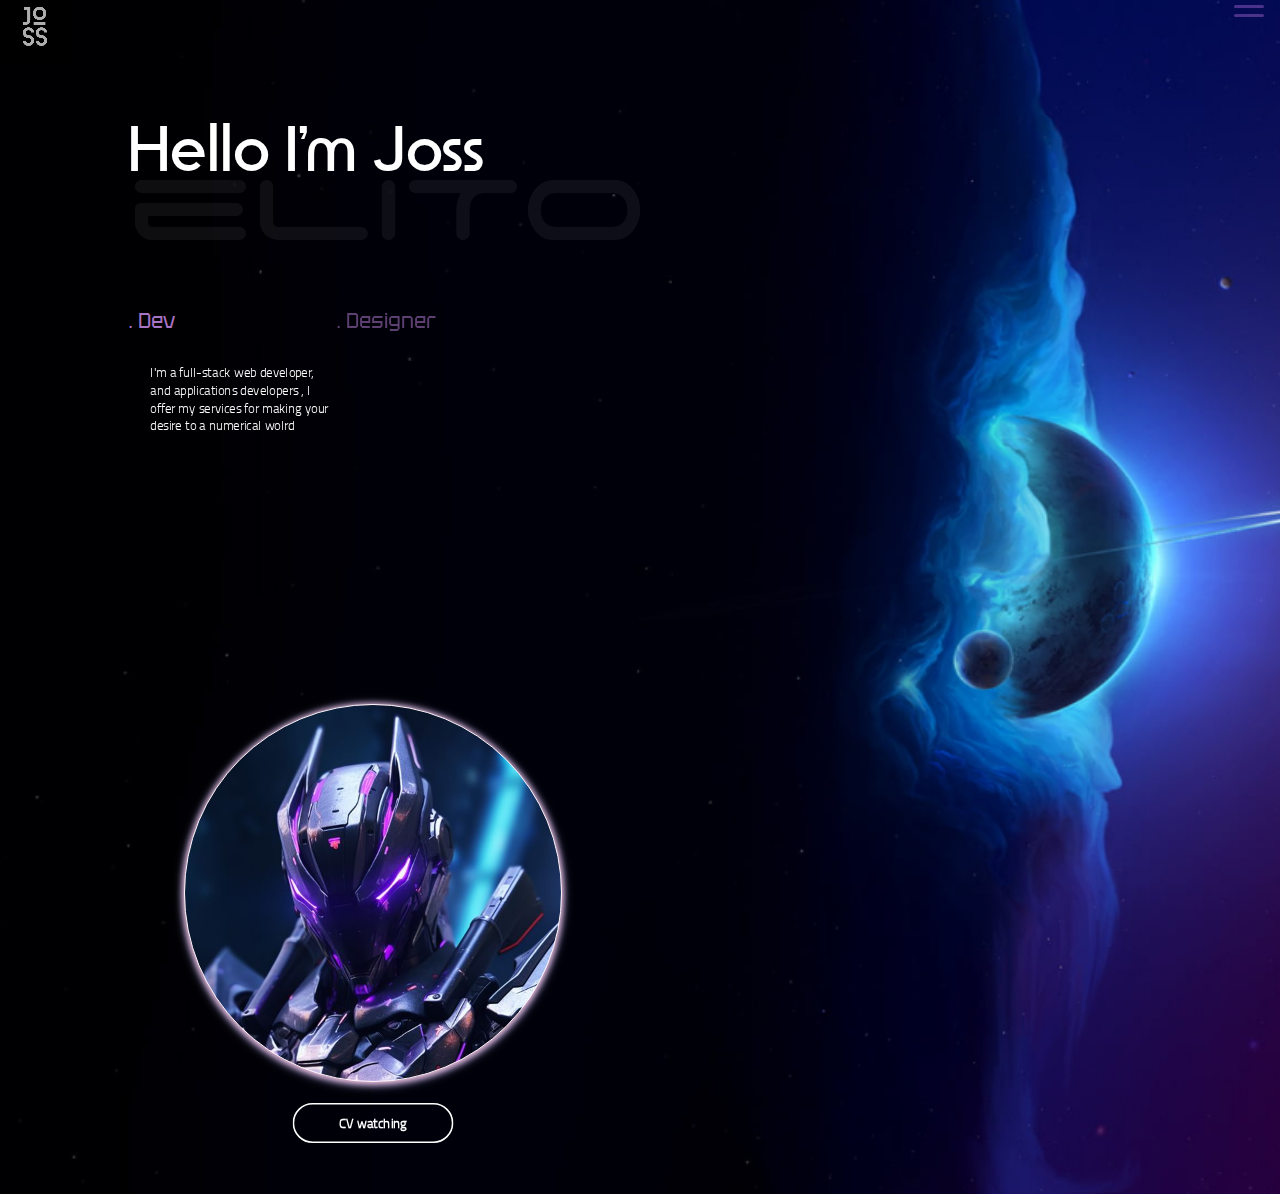
==== commit 4c1902b1: "spinner added" ====
--- a/index.html
+++ b/index.html
@@ -28,7 +28,6 @@
           </ul>
         </div>
       </nav>
-
     <div class="main-container">
         
         <div class="grid-item hello">Hello I'm Joss           
@@ -78,7 +77,9 @@
             </center>
         </div>        
     </div>
-
+    <div class="page_loader">
+      <div class="spinner"></div>
+    </div>
     </body>
     
 </html>--- a/css/style_index.css
+++ b/css/style_index.css
@@ -17,7 +17,7 @@
 label {
     font-family: 'space_ageregular';
     font-size: 138px;
-    font-weight:100;
+    font-weight:10;
     position: relative;
     margin-top: 10%;
 }
@@ -70,6 +70,7 @@
     min-width: 200px;
     font-size: medium;
     font-weight:bolder;
+    border-radius: 30px;
     background:none;
     border: solid 2px white;
     color:  white;
@@ -85,6 +86,7 @@
 
 .photo-container button::before{
     content: "";
+    border-radius: 20px;
     position: absolute;
     left: 0;
     top: 0;
@@ -166,3 +168,28 @@
 .desc-container p{
     position: relative;
 }
+
+.page_loader{
+    margin-top: -100vh;
+    position: relative;
+    background: linear-gradient(to bottom right,#246996,#bd0060);
+    display: flex;
+    height: 100vh;
+    align-items: center;
+    justify-content: center;
+}
+
+.spinner{
+    height: 120px;
+    width: 120px;
+    border: 5px solid;
+    border-color: white transparent white transparent;
+    border-radius: 50%;
+    animation: spin 1.5s linear infinite ;
+}
+
+@keyframes spin{
+    to {
+        transform: rotate(360deg);
+    }
+}